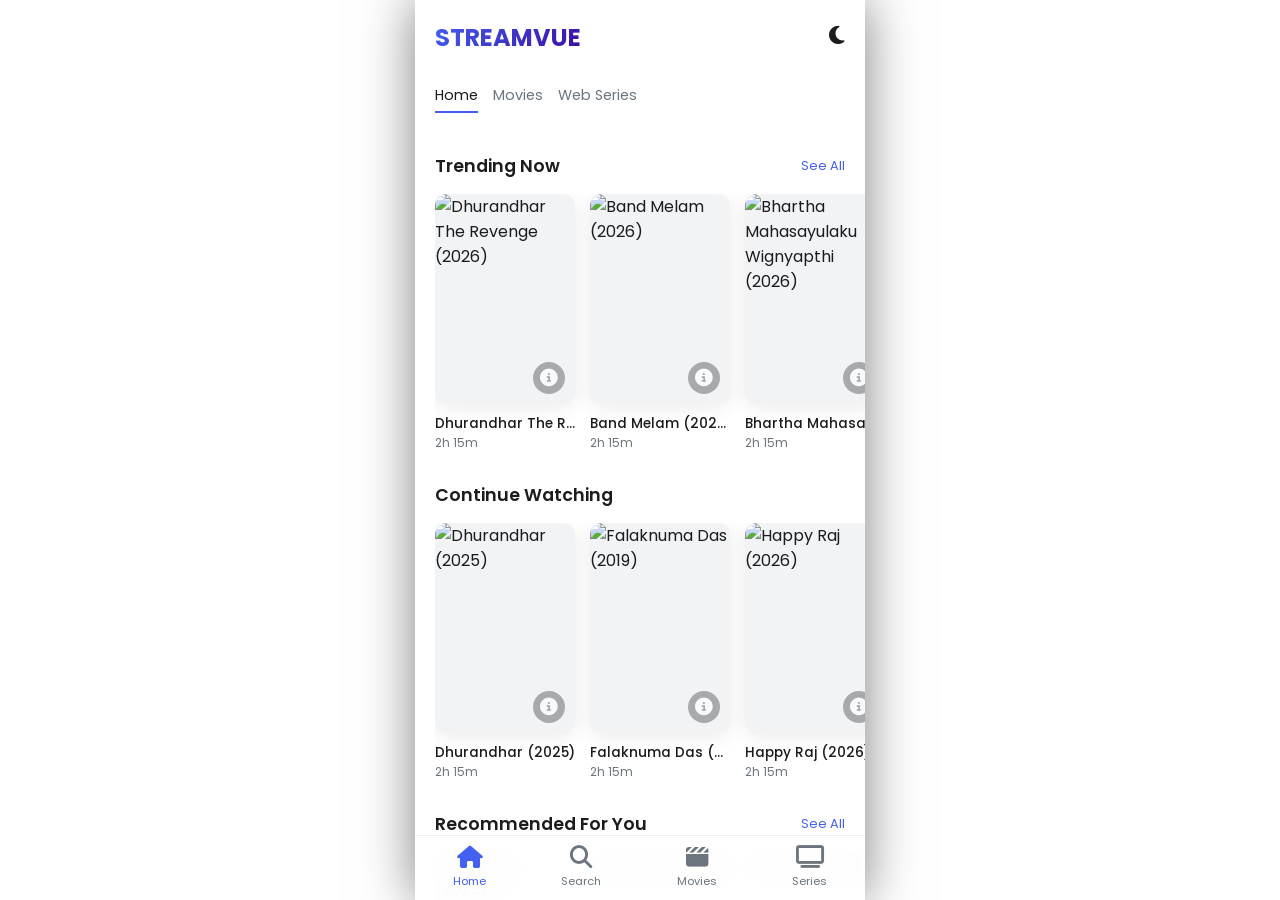
==== index.html @ 87988522 "Add files via upload" ====
<!DOCTYPE html>
<html lang="en">
<head>
    <meta charset="UTF-8">
    <meta name="viewport" content="width=device-width, initial-scale=1.0, maximum-scale=1.0, user-scalable=no">
    <title>StreamVue - Premium OTT Experience</title>
    <link rel="stylesheet" href="styles.css">
    <link rel="stylesheet" href="https://cdnjs.cloudflare.com/ajax/libs/font-awesome/6.4.0/css/all.min.css">
</head>
<body>
    <div id="app">
        <!-- Home Screen -->
        <div id="home-screen" class="screen active">
            <header class="app-header">
                <div class="header-logo">STREAMVUE</div>
                <div class="header-icons">
                    <i class="fa-solid fa-moon theme-toggle" onclick="toggleTheme()"></i>
                </div>
            </header>

            <div class="hero-banner" id="hero-banner-content">
                <!-- Dynamic Content -->
            </div>

            <div class="tabs">
                <div class="tab active" onclick="switchScreen('home-screen')">Home</div>
                <div class="tab" onclick="switchScreen('movies-screen')">Movies</div>
                <div class="tab" onclick="switchScreen('series-screen')">Web Series</div>
            </div>

            <div class="section">
                <div class="section-header">
                    <div class="section-title">Trending Now</div>
                    <div class="view-all" onclick="switchScreen('movies-screen')" style="cursor: pointer;">See All</div>
                </div>
                <div class="horizontal-scroll" id="trending-list"></div>
            </div>

            <div class="section">
                <div class="section-header">
                    <div class="section-title">Continue Watching</div>
                </div>
                <div class="horizontal-scroll" id="continue-watching"></div>
            </div>

            <div class="section">
                <div class="section-header">
                    <div class="section-title">Recommended For You</div>
                    <div class="view-all" onclick="switchScreen('series-screen')" style="cursor: pointer;">See All</div>
                </div>
                <div class="horizontal-scroll" id="recommended-list"></div>
            </div>
        </div>

        <!-- Movies Screen -->
        <div id="movies-screen" class="screen">
            <header class="app-header">
                <div style="display: flex; align-items: center; gap: 15px;">
                    <i class="fa-solid fa-arrow-left" onclick="switchScreen('home-screen')" style="cursor: pointer; font-size: 1.2rem;"></i>
                    <div class="header-logo">Movies</div>
                </div>
                <div class="header-icons">
                    <i class="fa-solid fa-moon theme-toggle" onclick="toggleTheme()"></i>
                </div>
            </header>


            <div class="grid-container" id="movies-grid"></div>
        </div>

        <!-- Series Screen -->
        <div id="series-screen" class="screen">
            <header class="app-header">
                <div style="display: flex; align-items: center; gap: 15px;">
                    <i class="fa-solid fa-arrow-left" onclick="switchScreen('home-screen')" style="cursor: pointer; font-size: 1.2rem;"></i>
                    <div class="header-logo">Web Series</div>
                </div>
                <div class="header-icons">
                    <i class="fa-solid fa-moon theme-toggle" onclick="toggleTheme()"></i>
                </div>
            </header>


            <div class="grid-container" id="series-grid"></div>
        </div>

        <!-- Detail Screen -->
        <div id="detail-screen" class="screen">
            <div id="detail-body">
                <!-- Dynamic Content -->
            </div>
        </div>

        <!-- Player Screen -->
        <div id="player-screen" class="screen">
            <div class="video-container">
                <div class="video-placeholder" id="video-player-container" style="background: #000; height: 100%;">
                    <!-- Iframe will be injected here -->
                </div>
                <div class="player-controls" id="player-controls-overlay">
                    <div class="player-top">
                        <i class="fa-solid fa-arrow-left" onclick="backFromPlayer()"></i>
                        <div id="player-title" style="font-size: 0.9rem; font-weight: 500;">Movie Title</div>
                        <i class="fa-solid fa-gear"></i>
                    </div>
                    <div class="player-center">
                        <i class="fa-solid fa-backward-step"></i>
                        <i class="fa-solid fa-pause"></i>
                        <i class="fa-solid fa-forward-step"></i>
                    </div>
                    <div class="player-bottom">
                        <div class="progress-container">
                            <div class="progress-bar"></div>
                        </div>
                        <div class="time-row">
                            <span>12:45</span>
                            <span>45:00</span>
                        </div>
                        <div style="display: flex; justify-content: space-between; margin-top: 15px;">
                            <i class="fa-solid fa-closed-captioning"></i>
                            <i class="fa-solid fa-expand"></i>
                        </div>
                    </div>
                </div>
            </div>
        </div>

        <!-- Search Screen -->
        <div id="search-screen" class="screen">
            <header class="app-header">
                <div style="display: flex; align-items: center; gap: 15px;">
                    <i class="fa-solid fa-arrow-left" onclick="switchScreen('home-screen')" style="cursor: pointer; font-size: 1.2rem;"></i>
                    <div class="header-logo">Search</div>
                </div>
            </header>
            <div class="search-container">
                <div class="search-box">
                    <i class="fa-solid fa-magnifying-glass"></i>
                    <input type="text" placeholder="Search movies, series...">
                    <i class="fa-solid fa-microphone"></i>
                </div>
            </div>
            <div id="search-results" class="grid-container"></div>
        </div>


        <!-- Downloads Screen -->
        <div id="downloads-screen" class="screen">
            <header class="app-header">
                <div style="display: flex; align-items: center; gap: 15px;">
                    <i class="fa-solid fa-arrow-left" onclick="switchScreen('home-screen')" style="cursor: pointer; font-size: 1.2rem;"></i>
                    <div class="header-logo">Downloads</div>
                </div>
            </header>
            <div id="downloads-container" style="padding: 20px;"></div>
            <div id="downloads-empty" class="empty-state" style="display: none;">
                <i class="fa-solid fa-download"></i>
                <p>No downloads available</p>
            </div>
        </div>

        <!-- Bottom Navigation Bar -->
        <nav class="bottom-nav">
            <div class="nav-item active" data-screen="home-screen" onclick="switchScreen('home-screen')">
                <i class="fa-solid fa-house"></i>
                <span>Home</span>
            </div>
            <div class="nav-item" data-screen="search-screen" onclick="switchScreen('search-screen')">
                <i class="fa-solid fa-magnifying-glass"></i>
                <span>Search</span>
            </div>
            <div class="nav-item" data-screen="movies-screen" onclick="switchScreen('movies-screen')">
                <i class="fa-solid fa-clapperboard"></i>
                <span>Movies</span>
            </div>
            <div class="nav-item" data-screen="series-screen" onclick="switchScreen('series-screen')">
                <i class="fa-solid fa-tv"></i>
                <span>Series</span>
            </div>
        </nav>
    </div>

    <script src="app.js"></script>
</body>
</html>
---- styles.css ----
@import url('https://fonts.googleapis.com/css2?family=Poppins:wght@300;400;500;600;700&display=swap');

:root {
    /* Light Theme Variables */
    --bg-color: #ffffff;
    --card-bg: #f8f9fa;
    --text-primary: #1a1c1e;
    --text-secondary: #6c757d;
    --accent-solid: #4361ee;
    --primary-accent: linear-gradient(135deg, #4361ee 0%, #3a0ca3 100%);
    --glass-bg: rgba(0, 0, 0, 0.03);
    --glass-border: rgba(0, 0, 0, 0.08);
    --shadow-premium: 0 4px 20px rgba(0,0,0,0.08);
    --safe-area-bottom: 70px;
    --transition-speed: 0.3s;
}

[data-theme="dark"] {
    /* Dark Theme Variables - Pure Black */
    --bg-color: #000000;
    --card-bg: #111111;
    --text-primary: #ffffff;
    --text-secondary: #a0a0a0;
    --accent-solid: #6366f1;
    --primary-accent: linear-gradient(135deg, #6366f1 0%, #4338ca 100%);
    --glass-bg: rgba(255, 255, 255, 0.05);
    --glass-border: rgba(255, 255, 255, 0.1);
    --shadow-premium: 0 4px 30px rgba(0,0,0,0.5);
}

.theme-toggle {
    cursor: pointer;
    font-size: 1.3rem !important;
    transition: transform 0.4s cubic-bezier(0.4, 0, 0.2, 1);
}

.theme-toggle:active {
    transform: rotate(360deg) scale(0.8);
}

* {
    margin: 0;
    padding: 0;
    box-sizing: border-box;
    -webkit-tap-highlight-color: transparent;
}

body {
    font-family: 'Poppins', sans-serif;
    background-color: var(--bg-color);
    color: var(--text-primary);
    overflow-x: hidden;
    height: 100vh;
    width: 100vw;
    display: flex;
    justify-content: center;
    align-items: center;
}

/* Mobile Container Simulation if on desktop, but full screen for actual mobile */
#app {
    width: 100%;
    height: 100%;
    max-width: 450px; /* Simulated mobile width for preview */
    background: var(--bg-color);
    position: relative;
    overflow: hidden;
    box-shadow: 0 0 50px rgba(0,0,0,0.5);
}

@media (max-width: 450px) {
    #app {
        max-width: 100%;
    }
}

/* Screen Management */
.screen {
    position: absolute;
    top: 0;
    left: 0;
    width: 100%;
    height: 100%;
    overflow-y: auto;
    background: var(--bg-color);
    display: none;
    flex-direction: column;
    padding-bottom: var(--safe-area-bottom);
}

.screen.active {
    display: flex;
    animation: fadeIn var(--transition-speed) ease-in-out;
}

@keyframes fadeIn {
    from { opacity: 0; transform: translateY(10px); }
    to { opacity: 1; transform: translateY(0); }
}

/* Splash Screen - REMOVED */
#splash-screen {
    display: none !important;
}

@keyframes spin {
    0% { transform: rotate(0deg); }
    100% { transform: rotate(360deg); }
}

/* Bottom Navigation */
.bottom-nav {
    position: absolute;
    bottom: 0;
    width: 100%;
    height: 65px;
    background: rgba(255, 255, 255, 0.95);
    backdrop-filter: blur(15px);
    display: flex;
    justify-content: space-around;
    align-items: center;
    border-top: 1px solid #eee;
    z-index: 900;
}

.nav-item {
    display: flex;
    flex-direction: column;
    align-items: center;
    color: var(--text-secondary);
    text-decoration: none;
    font-size: 0.7rem;
    transition: var(--transition-speed);
}

.nav-item i {
    font-size: 1.4rem;
    margin-bottom: 4px;
}

.nav-item.active {
    color: var(--accent-solid);
}

/* Header */
.app-header {
    display: flex;
    justify-content: space-between;
    align-items: center;
    padding: 20px;
    position: sticky;
    top: 0;
    background: var(--bg-color);
    z-index: 100;
}

.header-logo {
    font-size: 1.5rem;
    font-weight: 700;
    background: var(--primary-accent);
    -webkit-background-clip: text;
    background-clip: text;
    -webkit-text-fill-color: transparent;
}

.header-icons i {
    font-size: 1.2rem;
    color: var(--text-primary);
}

/* Hero Banner */
.hero-banner {
    width: 100%;
    height: 420px;
    position: relative;
    overflow: hidden;
    margin-top: 10px;
}

.hero-img {
    width: 100%;
    height: 100%;
    object-fit: cover;
}

.hero-details {
    position: absolute;
    bottom: 0;
    left: 0;
    width: 100%;
    padding: 40px 20px;
    z-index: 100; /* Higher than the image */
    background: linear-gradient(transparent, rgba(255,255,255,1)); /* Fade to white for light theme */
}

.hero-tag {
    font-size: 0.75rem;
    font-weight: 700;
    color: var(--accent-solid);
    text-transform: uppercase;
    letter-spacing: 1px;
    margin-bottom: 8px;
}

.hero-title {
    font-size: 2.2rem;
    font-weight: 800;
    color: var(--text-primary);
    margin-bottom: 10px;
    line-height: 1.1;
}

.video-meta {
    font-size: 0.85rem;
    color: var(--text-secondary);
    display: flex;
    justify-content: space-between;
    align-items: center;
}

.series-link {
    color: var(--accent-solid);
    font-weight: 600;
    cursor: pointer;
    display: inline-flex;
    align-items: center;
    transition: 0.2s;
}

.series-link:hover {
    text-decoration: underline;
    opacity: 0.8;
}

.hero-meta {
    font-size: 0.8rem;
    color: var(--text-secondary);
    margin-bottom: 15px;
}

.hero-btns {
    display: flex;
    gap: 10px;
}

.btn {
    padding: 10px 20px;
    border-radius: 8px;
    font-weight: 600;
    font-size: 0.9rem;
    display: flex;
    align-items: center;
    gap: 8px;
    border: none;
    cursor: pointer;
    transition: 0.2s;
}

.btn-primary {
    background: var(--primary-accent);
    color: white;
    box-shadow: 0 5px 15px rgba(255, 0, 76, 0.3);
}

.btn-secondary {
    background: #f1f3f5;
    color: var(--text-primary);
    border: 1px solid #e9ecef;
}

/* Content Sections */
.section {
    padding: 20px 0 0 20px;
}

.section-header {
    display: flex;
    justify-content: space-between;
    align-items: center;
    padding-right: 20px;
    margin-bottom: 15px;
}

.section-title {
    font-size: 1.1rem;
    font-weight: 600;
}

.view-all {
    font-size: 0.8rem;
    color: var(--accent-solid);
}

.horizontal-scroll {
    display: flex;
    gap: 15px;
    overflow-x: auto;
    padding-bottom: 10px;
    scrollbar-width: none;
}

.horizontal-scroll::-webkit-scrollbar {
    display: none;
}

.video-card {
    width: 140px;
    flex-shrink: 0;
}

.poster-wrapper {
    position: relative;
    width: 100%;
    aspect-ratio: 2/3;
    border-radius: 12px;
    overflow: hidden;
    margin-bottom: 10px;
    background: #f1f3f5;
    box-shadow: var(--shadow-premium);
}

.play-overlay {
    position: absolute;
    top: 0;
    left: 0;
    width: 100%;
    height: 100%;
    display: flex;
    justify-content: center;
    align-items: center;
    background: rgba(0,0,0,0.3);
    opacity: 0;
    transition: 0.3s;
    cursor: pointer;
}

.play-overlay i {
    font-size: 2.8rem;
    color: white;
    filter: drop-shadow(0 0 10px rgba(0,0,0,0.5));
}

.info-icon {
    position: absolute;
    bottom: 10px;
    right: 10px;
    width: 32px;
    height: 32px;
    background: rgba(0,0,0,0.5);
    border-radius: 50%;
    display: flex;
    justify-content: center;
    align-items: center;
    color: white;
    font-size: 1.1rem;
    backdrop-filter: blur(5px);
    transition: 0.3s;
    z-index: 5;
    opacity: 0.6;
}

.info-icon:hover {
    opacity: 1;
    transform: scale(1.1);
}

.poster-wrapper:hover .play-overlay {
    opacity: 1;
}

.poster-img {
    width: 100%;
    height: 100%;
    object-fit: cover;
}

.card-rating {
    position: absolute;
    top: 8px;
    right: 8px;
    background: rgba(0,0,0,0.6);
    padding: 2px 6px;
    border-radius: 4px;
    font-size: 0.7rem;
    display: flex;
    align-items: center;
    gap: 3px;
}

.card-title {
    font-size: 0.85rem;
    font-weight: 500;
    white-space: nowrap;
    overflow: hidden;
    text-overflow: ellipsis;
}

.card-info {
    font-size: 0.75rem;
    color: var(--text-secondary);
}

/* Categories Tabs */
.tabs {
    display: flex;
    gap: 15px;
    padding: 0 20px;
    margin-bottom: 20px;
}

.tab {
    font-size: 0.9rem;
    color: var(--text-secondary);
    padding-bottom: 5px;
    border-bottom: 2px solid transparent;
}

.tab.active {
    color: var(--text-primary);
    border-bottom-color: var(--accent-solid);
}

/* Detail Page */
.detail-header {
    position: relative;
    height: 350px;
}

.back-btn {
    position: absolute;
    top: 20px;
    left: 20px;
    width: 40px;
    height: 40px;
    background: rgba(0,0,0,0.5);
    border-radius: 50%;
    display: flex;
    justify-content: center;
    align-items: center;
    z-index: 100;
}

.detail-content {
    padding: 20px;
    background: var(--bg-color);
    border-top-left-radius: 25px;
    border-top-right-radius: 25px;
    margin-top: -30px;
    position: relative;
}

.detail-title {
    font-size: 1.8rem;
    font-weight: 700;
    margin-bottom: 10px;
}

.detail-meta-row {
    display: flex;
    gap: 15px;
    font-size: 0.8rem;
    color: var(--text-secondary);
    margin-bottom: 20px;
}

.detail-desc {
    font-size: 0.9rem;
    line-height: 1.5;
    color: var(--text-secondary);
    margin-bottom: 25px;
}

/* Episodes List */
.episodes-section {
    margin-top: 20px;
}

.episode-list {
    display: flex;
    flex-direction: column;
    gap: 12px;
    margin-top: 15px;
}

.episode-item {
    display: flex;
    align-items: center;
    gap: 15px;
    padding: 12px;
    background: #f8f9fa;
    border-radius: 12px;
    cursor: pointer;
    transition: 0.3s;
    border: 1px solid rgba(0,0,0,0.05);
}

.episode-item:hover {
    background: #f0f2f5;
    transform: translateX(5px);
}

.episode-num {
    width: 32px;
    height: 32px;
    background: var(--accent-solid);
    color: white;
    border-radius: 50%;
    display: flex;
    justify-content: center;
    align-items: center;
    font-weight: 700;
    font-size: 0.85rem;
    flex-shrink: 0;
}

.episode-info {
    flex: 1;
}

.episode-name {
    font-weight: 600;
    color: var(--text-primary);
    font-size: 0.95rem;
    margin-bottom: 2px;
}

.episode-meta {
    font-size: 0.8rem;
    color: var(--text-secondary);
}

.episode-item i {
    font-size: 1.4rem;
    color: var(--accent-solid);
    opacity: 0.8;
}

.play-small {
    color: var(--accent-solid);
    font-size: 1.2rem;
}

/* Player Screen */
#player-screen {
    background: #000;
    z-index: 2000;
    padding-bottom: 0;
}

.video-container {
    width: 100%;
    height: 100%;
    position: relative;
    display: flex;
    flex-direction: column;
}

.video-placeholder {
    width: 100%;
    height: 100%;
    background: #000;
}

.player-controls {
    position: absolute;
    top: 0;
    left: 0;
    width: 100%;
    height: 100%;
    background: linear-gradient(to bottom, rgba(0,0,0,0.8) 0%, transparent 25%, transparent 75%, rgba(0,0,0,0.8) 100%);
    display: flex;
    flex-direction: column;
    justify-content: space-between;
    padding: 30px 20px;
    z-index: 10;
    pointer-events: none;
    color: #ffffff;
}

.player-top {
    display: flex;
    justify-content: space-between;
    align-items: center;
    pointer-events: auto;
}

.player-top i {
    font-size: 1.4rem;
    color: #ffffff;
    text-shadow: 0 2px 4px rgba(0,0,0,0.5);
}

#player-title {
    font-size: 1.1rem;
    font-weight: 600;
    color: #ffffff;
    text-shadow: 0 2px 4px rgba(0,0,0,0.5);
}

.player-center {
    display: none; /* Hide center controls to avoid conflict with iframe play button */
}

.player-top, .player-bottom {
    pointer-events: auto;
}

.player-bottom {
    width: 100%;
}

.progress-container {
    width: 100%;
    height: 4px;
    background: rgba(255,255,255,0.2);
    border-radius: 2px;
    margin-bottom: 10px;
    position: relative;
}

.progress-bar {
    width: 40%;
    height: 100%;
    background: var(--accent-solid);
    border-radius: 2px;
}

.time-row {
    display: flex;
    justify-content: space-between;
    font-size: 0.85rem;
    font-weight: 500;
    color: #ffffff;
    margin-top: 5px;
}

.player-bottom i {
    font-size: 1.3rem;
    color: #ffffff;
    cursor: pointer;
    opacity: 0.9;
    transition: 0.2s;
}

.player-bottom i:hover {
    opacity: 1;
    transform: scale(1.1);
}

/* Grid Layout for Movies/Series Page */
.grid-container {
    display: grid;
    grid-template-columns: 1fr 1fr;
    gap: 15px;
    padding: 20px;
}

.grid-card {
    width: 100%;
}

/* Search Box */
.search-container {
    padding: 0 20px 20px 20px;
}

.search-box {
    background: var(--card-bg);
    border-radius: 12px;
    display: flex;
    align-items: center;
    padding: 12px 15px;
    gap: 10px;
}

.search-box input {
    background: transparent;
    border: none;
    color: var(--text-primary);
    flex: 1;
    outline: none;
    font-size: 0.95rem;
}

.search-box input::placeholder {
    color: var(--text-secondary);
    opacity: 0.7;
}

/* Filter Tags */
.filter-scroll {
    display: flex;
    gap: 10px;
    overflow-x: auto;
    padding: 0 20px 20px 20px;
    scrollbar-width: none;
}

.filter-tag {
    padding: 6px 15px;
    background: var(--card-bg);
    border-radius: 20px;
    font-size: 0.8rem;
    white-space: nowrap;
}

.filter-tag.active {
    background: var(--primary-accent);
}

/* Empty State */
.empty-state {
    flex: 1;
    display: flex;
    flex-direction: column;
    justify-content: center;
    align-items: center;
    color: var(--text-secondary);
}

.empty-state i {
    font-size: 4rem;
    margin-bottom: 20px;
    opacity: 0.3;
}

/* Premium Episode List Design */
.episodes-section {
    margin-top: 30px;
    padding-bottom: 100px;
}

.episode-card {
    display: flex;
    align-items: flex-start;
    gap: 15px;
    padding: 15px 0;
    border-bottom: 1px solid var(--border-color);
    cursor: pointer;
    transition: background 0.3s ease;
}

.episode-card:active {
    background: var(--glass-bg);
}

.ep-number {
    font-size: 1.2rem;
    font-weight: 700;
    color: var(--text-secondary);
    min-width: 25px;
    padding-top: 5px;
}

.ep-thumb-container {
    position: relative;
    width: 120px;
    height: 70px;
    border-radius: 8px;
    overflow: hidden;
    flex-shrink: 0;
}

.ep-thumb {
    width: 100%;
    height: 100%;
    object-fit: cover;
}

.ep-play-overlay {
    position: absolute;
    top: 0; left: 0; width: 100%; height: 100%;
    background: rgba(0,0,0,0.3);
    display: flex;
    justify-content: center;
    align-items: center;
    opacity: 1;
}

.ep-play-overlay i {
    color: #fff;
    font-size: 1rem;
}

.ep-details {
    flex: 1;
}

.ep-header-row {
    display: flex;
    justify-content: space-between;
    align-items: baseline;
    margin-bottom: 5px;
}

.ep-title {
    font-weight: 600;
    font-size: 0.95rem;
    color: var(--text-primary);
}

.ep-duration {
    font-size: 0.8rem;
    color: var(--text-secondary);
}

.ep-desc {
    font-size: 0.8rem;
    color: var(--text-secondary);
    line-height: 1.4;
    display: -webkit-box;
    -webkit-line-clamp: 2;
    line-clamp: 2;
    -webkit-box-orient: vertical;
    overflow: hidden;
}
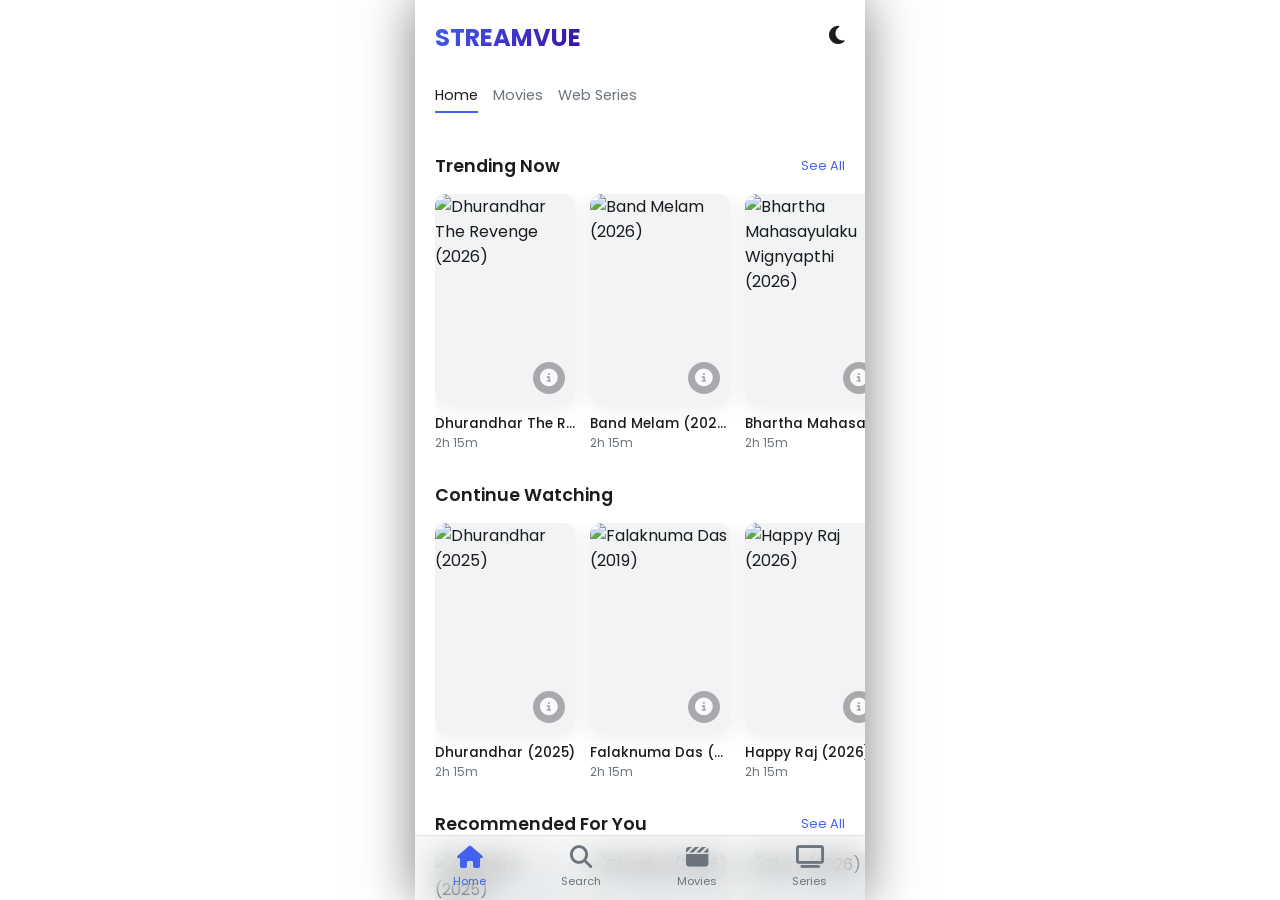
==== commit 6745dae9: "Add files via upload" ====
--- a/index.html
+++ b/index.html
@@ -2,7 +2,7 @@
 <html lang="en">
 <head>
     <meta charset="UTF-8">
-    <meta name="viewport" content="width=device-width, initial-scale=1.0, maximum-scale=1.0, user-scalable=no">
+    <meta name="viewport" content="width=device-width, initial-scale=1.0, maximum-scale=1.0, user-scalable=no, viewport-fit=cover">
     <title>StreamVue - Premium OTT Experience</title>
     <link rel="stylesheet" href="styles.css">
     <link rel="stylesheet" href="https://cdnjs.cloudflare.com/ajax/libs/font-awesome/6.4.0/css/all.min.css">
@@ -103,24 +103,7 @@
                         <div id="player-title" style="font-size: 0.9rem; font-weight: 500;">Movie Title</div>
                         <i class="fa-solid fa-gear"></i>
                     </div>
-                    <div class="player-center">
-                        <i class="fa-solid fa-backward-step"></i>
-                        <i class="fa-solid fa-pause"></i>
-                        <i class="fa-solid fa-forward-step"></i>
-                    </div>
-                    <div class="player-bottom">
-                        <div class="progress-container">
-                            <div class="progress-bar"></div>
-                        </div>
-                        <div class="time-row">
-                            <span>12:45</span>
-                            <span>45:00</span>
-                        </div>
-                        <div style="display: flex; justify-content: space-between; margin-top: 15px;">
-                            <i class="fa-solid fa-closed-captioning"></i>
-                            <i class="fa-solid fa-expand"></i>
-                        </div>
-                    </div>
+                    <!-- Center and Bottom controls removed to avoid 'Double Player' conflict with Drive native controls -->
                 </div>
             </div>
         </div>
--- a/styles.css
+++ b/styles.css
@@ -49,8 +49,9 @@
     font-family: 'Poppins', sans-serif;
     background-color: var(--bg-color);
     color: var(--text-primary);
-    overflow-x: hidden;
+    overflow: hidden;
     height: 100vh;
+    height: 100dvh; /* Dynamic viewport height for mobile browsers */
     width: 100vw;
     display: flex;
     justify-content: center;
@@ -113,13 +114,14 @@
     position: absolute;
     bottom: 0;
     width: 100%;
-    height: 65px;
-    background: rgba(255, 255, 255, 0.95);
+    height: calc(65px + env(safe-area-inset-bottom));
+    padding-bottom: env(safe-area-inset-bottom);
+    background: var(--glass-bg);
     backdrop-filter: blur(15px);
     display: flex;
     justify-content: space-around;
     align-items: center;
-    border-top: 1px solid #eee;
+    border-top: 1px solid var(--glass-border);
     z-index: 900;
 }
 
@@ -147,10 +149,10 @@
     display: flex;
     justify-content: space-between;
     align-items: center;
-    padding: 20px;
+    padding: calc(20px + env(safe-area-inset-top)) 20px 20px 20px;
+    background: var(--bg-color);
     position: sticky;
     top: 0;
-    background: var(--bg-color);
     z-index: 100;
 }
 
@@ -575,6 +577,7 @@
     z-index: 10;
     pointer-events: none;
     color: #ffffff;
+    transition: opacity 0.4s ease;
 }
 
 .player-top {
